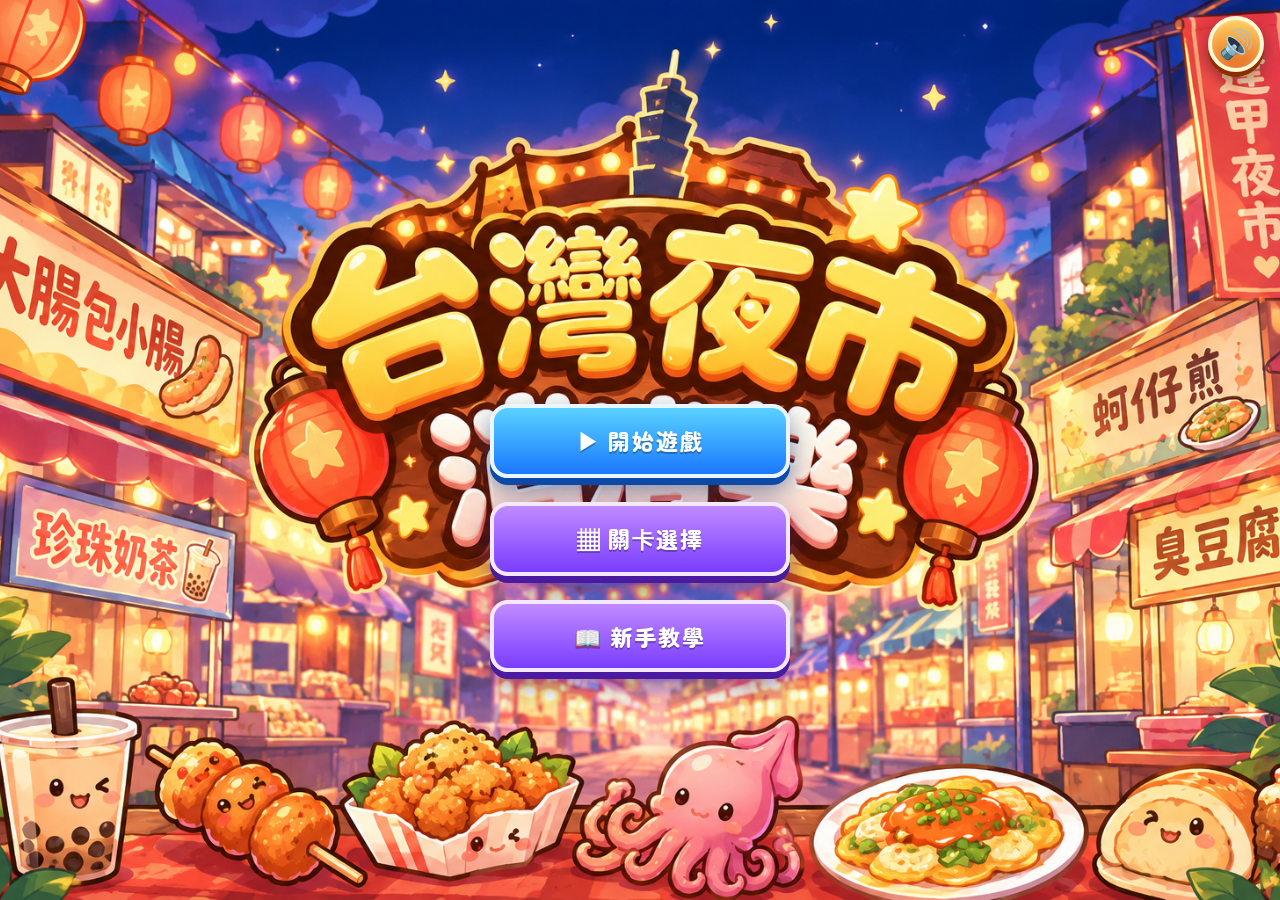
==== index.html @ cc13428a "Add BGM toggle and tutorial updates" ====
<!DOCTYPE html>
<html lang="zh-TW">

<head>
    <meta charset="UTF-8">
    <meta name="viewport" content="width=device-width, initial-scale=1.0">
    <title>台灣夜市消消樂</title>
    <!-- 引入可愛氣球胖胖字體：英數 Fredoka + 中文 Zen Maru Gothic 圓體 -->
    <link rel="preconnect" href="https://fonts.googleapis.com">
    <link rel="preconnect" href="https://fonts.gstatic.com" crossorigin>
    <link
        href="https://fonts.googleapis.com/css2?family=Fredoka:wght@700;900&family=Zen+Maru+Gothic:wght@700;900&display=swap"
        rel="stylesheet">
    <style>
        :root {
            --font-balloon: 'Fredoka', 'Zen Maru Gothic', 'Yuanti TC', '蘋方-繁', 'Microsoft JhengHei', cursive, sans-serif;
        }

        /* ========== 共用版面 ========== */
        * {
            box-sizing: border-box;
        }

        body {
            background-color: #12081c;
            color: #fff;
            font-family: var(--font-balloon);
            display: flex;
            flex-direction: column;
            align-items: center;
            justify-content: center;
            min-height: 100vh;
            margin: 0;
            overflow-x: hidden;
            background-image:
                radial-gradient(ellipse at 20% 10%, rgba(255, 80, 50, 0.35), transparent 50%),
                radial-gradient(ellipse at 80% 20%, rgba(255, 200, 40, 0.25), transparent 45%),
                radial-gradient(ellipse at 50% 100%, rgba(80, 40, 160, 0.45), transparent 55%),
                linear-gradient(#1a0a28, #0b0614 70%);
        }

        /* 畫面切換：一次只顯示一個畫面 */
        .screen {
            display: none;
            width: 100%;
            max-width: 640px;
            padding: 24px 16px;
            flex-direction: column;
            align-items: center;
            text-align: center;
            position: relative;
            z-index: 1;
        }

        .screen.active {
            display: flex;
        }

        /* 遊戲首頁 */
        #home-screen {
            max-width: none;
            width: 100%;
            min-height: 100vh;
            padding: 0 16px 24vh;
            justify-content: flex-end;
            background-image: url('assets/images/bg-home.png');
            background-size: cover;
            background-position: center;
            background-repeat: no-repeat;
        }

        #bgm-toggle {
            position: absolute;
            top: max(16px, env(safe-area-inset-top));
            right: max(16px, env(safe-area-inset-right));
            z-index: 5;
            display: inline-flex;
            align-items: center;
            justify-content: center;
            width: 56px;
            height: 56px;
            padding: 0;
            font-family: var(--font-balloon);
            font-size: 28px;
            line-height: 1;
            color: #fff8d0;
            background: linear-gradient(#ffcf5a, #e86b20);
            border: 4px solid #fff8d0;
            border-radius: 50%;
            cursor: pointer;
            box-shadow: 0 5px 0 #8a2e00, 0 8px 18px rgba(0, 0, 0, 0.45), inset 0 0 10px rgba(255, 255, 255, 0.25);
            transition: transform 0.12s ease, filter 0.12s ease;
        }

        #bgm-toggle:hover,
        #bgm-toggle:focus-visible {
            transform: scale(1.06);
            filter: brightness(1.08);
        }

        #bgm-toggle:active {
            transform: translateY(3px);
            box-shadow: 0 2px 0 #8a2e00, 0 5px 12px rgba(0, 0, 0, 0.4), inset 0 0 10px rgba(255, 255, 255, 0.25);
        }

        @media (max-width: 420px) {
            #bgm-toggle {
                top: max(12px, env(safe-area-inset-top));
                right: max(12px, env(safe-area-inset-right));
                width: 52px;
                height: 52px;
                font-size: 25px;
            }
        }

        /* 遊戲核心頁：背景會根據關卡的 bg 動態改變 */
        #game-screen {
            max-width: none;
            width: 100%;
            min-height: 100vh;
            background-size: cover;
            background-position: center;
            background-repeat: no-repeat;
            transition: background-image 0.3s ease;
        }

        /* ========== 標題與按鈕 ========== */
        .home-title {
            font-family: var(--font-balloon);
            font-size: clamp(30px, 6.5vw, 44px);
            font-weight: 900;
            margin: 8px 0 6px;
            color: #fff8d0;
            letter-spacing: 2px;
            -webkit-text-stroke: 4px #5c2000;
            paint-order: stroke fill;
            text-shadow: 0 4px 0 #3a1000, 0 0 18px #ff5a3c, 0 0 28px #ffc83c;
        }

        .home-subtitle {
            margin: 0 0 24px;
            font-size: 16px;
            color: #ffe7a8;
        }

        .btn {
            display: block;
            width: min(300px, 82vw);
            margin: 12px auto;
            padding: 16px 22px;
            font-family: var(--font-balloon);
            font-size: 22px;
            font-weight: 900;
            letter-spacing: 2px;
            color: #fff;
            background: linear-gradient(#ffd76a, #ff9a2e);
            border: 4px solid #fff;
            border-radius: 18px;
            cursor: pointer;
            text-shadow: 0 2px 0 rgba(0, 0, 0, 0.28);
            box-shadow: 0 6px 0 #b86a12, 0 10px 22px rgba(0, 0, 0, 0.4);
            transition: transform 0.12s ease, filter 0.12s ease;
        }

        .btn:hover {
            transform: scale(1.05) translateY(-1px);
            filter: brightness(1.08);
        }

        .btn-secondary {
            background: linear-gradient(#b48aff, #6a3dff);
            color: #fff;
            border-color: #f0e4ff;
            box-shadow: 0 6px 0 #3d1a9a, 0 10px 22px rgba(0, 0, 0, 0.4);
        }

        #home-screen #btn-start {
            background: linear-gradient(#5ad2ff, #1a78ff);
            border-color: #e8f7ff;
            box-shadow: 0 7px 0 #0d4aa8, 0 12px 26px rgba(10, 40, 120, 0.55);
        }

        #home-screen #btn-levels,
        #home-screen #btn-howto {
            background: linear-gradient(#c08bff, #7a3dff);
            border-color: #f4e8ff;
            box-shadow: 0 7px 0 #4a1aa0, 0 12px 26px rgba(60, 20, 120, 0.55);
        }

        .btn-ghost {
            background: linear-gradient(#ffe27a, #ffb03a);
            color: #3a1200;
            border: 4px solid #fff8d0;
            box-shadow: 0 5px 0 #b86a12, 0 8px 18px rgba(0, 0, 0, 0.35);
            width: auto;
            min-width: 160px;
            margin-top: 18px;
            text-shadow: none;
        }

        .btn:disabled,
        .level-card.locked {
            cursor: not-allowed;
            filter: grayscale(0.6);
            opacity: 0.7;
            transform: none;
        }

        /* ========== 關卡卡片 ========== */
        .level-list {
            width: 100%;
            max-width: 360px;
            display: flex;
            flex-direction: column;
            gap: 12px;
            margin: 12px 0 8px;
        }

        .level-card {
            text-align: left;
            padding: 14px 16px;
            border-radius: 12px;
            border: 2px solid #ffd76a;
            background: rgba(30, 10, 20, 0.75);
            color: #fff;
            cursor: pointer;
        }

        .level-card strong {
            display: block;
            font-size: 18px;
            color: #ffd76a;
        }

        .level-card small {
            color: #ccc;
        }

        /* ========== 遊戲畫面與棋盤樣式 ========== */
        #game-screen::before {
            content: "";
            position: absolute;
            inset: 0;
            background: rgba(10, 4, 18, 0.38);
            pointer-events: none;
            z-index: 0;
        }

        #game-screen>* {
            position: relative;
            z-index: 1;
        }

        .game-title {
            font-family: var(--font-balloon);
            font-size: clamp(26px, 5vw, 40px);
            font-weight: 900;
            margin: 4px 0 14px;
            padding: 10px 28px;
            color: #fff8c8;
            letter-spacing: 2px;
            -webkit-text-stroke: 4px #5c2000;
            paint-order: stroke fill;
            text-shadow: 0 4px 0 #3a1000, 0 0 16px rgba(255, 200, 60, 0.7);
            background: linear-gradient(#ffb347, #ff6a2a 55%, #e84a1a);
            border: 4px solid #fff3c2;
            border-radius: 22px;
            box-shadow: 0 6px 0 #8a2e00, 0 0 22px rgba(255, 140, 40, 0.55);
        }

        #hud {
            display: flex;
            flex-wrap: wrap;
            justify-content: center;
            gap: 10px;
            margin: 0 0 16px;
            width: 100%;
            max-width: 800px;
        }

        #score-board,
        .hud-chip {
            display: inline-flex;
            align-items: center;
            gap: 8px;
            font-family: var(--font-balloon);
            font-size: 18px;
            font-weight: 900;
            color: #ffe27a;
            margin: 0;
            padding: 8px 18px;
            background: rgba(18, 8, 16, 0.88);
            border: 4px solid #ffd76a;
            border-radius: 999px;
            box-shadow: 0 0 0 3px #7a3a00, 0 6px 16px rgba(0, 0, 0, 0.45), inset 0 0 12px rgba(255, 210, 80, 0.18);
        }

        #score-board #score,
        .hud-chip span {
            color: #fff8d0;
            min-width: 2ch;
        }

        #result-overlay {
            display: none;
            position: fixed;
            inset: 0;
            z-index: 80;
            align-items: center;
            justify-content: center;
            padding: 24px 16px;
            background: rgba(10, 4, 18, 0.72);
        }

        #result-overlay.show {
            display: flex;
        }

        .result-card {
            width: min(420px, 92vw);
            padding: 28px 22px 22px;
            text-align: center;
            background: linear-gradient(#3a2218, #1a0e12);
            border: 4px solid #ffd76a;
            border-radius: 20px;
            box-shadow: 0 0 0 4px #8a3a00, 0 12px 32px rgba(0, 0, 0, 0.55);
        }

        .result-card h2 {
            margin: 0 0 8px;
            font-size: 30px;
            color: #fff8d0;
            -webkit-text-stroke: 3px #5c2000;
            paint-order: stroke fill;
        }

        .result-card p {
            margin: 0 0 18px;
            color: #ffe7a8;
            font-size: 16px;
            line-height: 1.5;
        }

        .result-card .btn {
            width: 100%;
            box-sizing: border-box;
        }

        .result-card .btn-retry {
            background: linear-gradient(#ff5a5f, #c62828);
            border-color: #ffe8e8;
            box-shadow: 0 6px 0 #8e1b1b, 0 10px 22px rgba(110, 10, 10, 0.45);
        }

        #board-wrap {
            position: relative;
            width: 520px;
            max-width: 92vw;
            aspect-ratio: 1 / 1;
            padding: 12px;
            background: linear-gradient(#3a2218, #1a0e12);
            border: 6px solid #ffd76a;
            border-radius: 20px;
            box-shadow:
                0 0 0 4px #8a3a00,
                0 10px 28px rgba(0, 0, 0, 0.55),
                0 0 24px rgba(255, 180, 40, 0.35);
        }

        #board {
            width: 100%;
            height: 100%;
            display: grid;
            grid-template-columns: repeat(8, 1fr);
            grid-template-rows: repeat(8, 1fr);
            gap: 4px;
            background-color: #241418;
            padding: 8px;
            border-radius: 12px;
            border: 3px solid #c48a3a;
            box-shadow: inset 0 0 16px rgba(0, 0, 0, 0.55);
        }

        #board.busy .tile {
            pointer-events: none;
            cursor: default;
        }

        .tile {
            width: 100%;
            height: 100%;
            border-radius: 8px;
            cursor: pointer;
            display: flex;
            align-items: center;
            justify-content: center;
            background-color: #2a2a2a;
            user-select: none;
            touch-action: none;
            transition: transform 0.1s ease;
            overflow: hidden;
            position: relative;
        }

        /* The tile elements stay in their grid cells while their contents slide
           across them. --swap-x/y are measured from the actual cell positions,
           so this also follows responsive board sizing and grid gaps. */
        .tile.swapping {
            z-index: 10;
            overflow: visible;
            will-change: transform;
            transition: transform 205ms cubic-bezier(0.22, 0.82, 0.3, 1.12);
            transform: translate(var(--swap-x, 0px), var(--swap-y, 0px));
        }

        .tile.swapping.swap-back {
            transition-duration: 180ms;
            transition-timing-function: cubic-bezier(0.38, 0, 0.58, 1);
            transform: translate(0, 0);
        }

        .tile img {
            width: 90%;
            height: 90%;
            object-fit: contain;
            pointer-events: none;
        }

        .tile.matching {
            z-index: 3;
            overflow: visible;
            animation: tileMatch 380ms ease-in forwards;
            transition: none;
            pointer-events: none;
        }

        .tile.matching img {
            animation: tileGlow 380ms ease-in forwards;
        }

        @keyframes tileMatch {
            0% {
                transform: scale(1) rotate(0deg);
                opacity: 1;
            }

            22% {
                transform: scale(1.2) rotate(-8deg);
                opacity: 1;
            }

            100% {
                transform: scale(0) rotate(18deg);
                opacity: 0;
            }
        }

        @keyframes tileGlow {
            0% {
                filter: brightness(1) drop-shadow(0 0 0 transparent);
            }

            28% {
                filter: brightness(2.1) drop-shadow(0 0 10px #fff6b0) drop-shadow(0 0 18px #ffcc44);
            }

            100% {
                filter: brightness(1.6) drop-shadow(0 0 4px #fff);
            }
        }

        .tile.tile-drop {
            animation: tileDrop 450ms cubic-bezier(0.25, 0.82, 0.32, 1) both;
            transition: none;
            z-index: 2;
        }

        .tile.tile-drop-new {
            animation: tileDropBounce 520ms cubic-bezier(0.22, 0.9, 0.32, 1.18) both;
            transition: none;
            z-index: 2;
        }

        @keyframes tileDrop {
            from {
                transform: translateY(var(--drop-from, -48px));
            }

            to {
                transform: translateY(0);
            }
        }

        @keyframes tileDropBounce {
            0% {
                transform: translateY(var(--drop-from, -80px));
                opacity: 0.88;
            }

            72% {
                transform: translateY(5px);
                opacity: 1;
            }

            86% {
                transform: translateY(-6px);
            }

            100% {
                transform: translateY(0);
            }
        }

        /* 關卡開場專用掉落動畫 */
        .tile.level-entry {
            animation: tileLevelEntry 480ms cubic-bezier(0.22, 0.88, 0.32, 1.12) both;
            transition: none;
            z-index: 2;
        }

        @keyframes tileLevelEntry {
            0% {
                transform: translateY(var(--entry-from, -320px)) scale(0.92);
                opacity: 0.15;
            }

            68% {
                transform: translateY(5px) scale(1.03);
                opacity: 1;
            }

            84% {
                transform: translateY(-3px) scale(0.99);
                opacity: 1;
            }

            100% {
                transform: translateY(0) scale(1);
                opacity: 1;
            }
        }

        #fx-layer {
            position: absolute;
            inset: 0;
            pointer-events: none;
            overflow: visible;
            z-index: 25;
        }

        .fx-particle {
            position: absolute;
            left: 0;
            top: 0;
            font-size: 12px;
            line-height: 1;
            will-change: transform, opacity;
            animation: particleFly 620ms ease-out forwards;
        }

        .fx-particle.dot {
            width: 7px;
            height: 7px;
            border-radius: 50%;
            background: #ffe27a;
            box-shadow: 0 0 6px #ffd76a;
        }

        .fx-particle.star {
            font-size: 14px;
            text-shadow: 0 0 6px #fff;
        }

        .fx-particle.spark {
            width: 10px;
            height: 2px;
            border-radius: 2px;
            background: #fff8d0;
            box-shadow: 0 0 8px #fff;
        }

        @keyframes particleFly {
            0% {
                opacity: 1;
                transform: translate(-50%, -50%) translate(0, 0) scale(1);
            }

            100% {
                opacity: 0;
                transform: translate(-50%, -50%) translate(var(--px), var(--py)) scale(0.4);
            }
        }

        .fx-score-pop {
            position: absolute;
            left: 50%;
            top: 16%;
            transform: translate(-50%, 0) scale(1);
            font-family: var(--font-balloon);
            font-size: 38px;
            font-weight: 900;
            color: #fff066;
            -webkit-text-stroke: 4px #5c2000;
            paint-order: stroke fill;
            text-shadow: 0 4px 0 #3a1000, 0 6px 10px rgba(0, 0, 0, 0.6);
            animation: scorePop 650ms cubic-bezier(0.18, 0.89, 0.32, 1.25) forwards;
            white-space: nowrap;
            z-index: 15;
            pointer-events: none;
            user-select: none;
        }

        @keyframes scorePop {
            0% {
                opacity: 0;
                transform: translate(-50%, 15px) scale(0.4, 0.4);
            }

            28% {
                opacity: 1;
                transform: translate(-50%, 0) scale(1.35, 0.8);
            }

            50% {
                transform: translate(-50%, -10px) scale(0.9, 1.2);
            }

            75% {
                opacity: 1;
                transform: translate(-50%, -20px) scale(1.05, 0.95);
            }

            100% {
                opacity: 0;
                transform: translate(-50%, -40px) scale(0.85, 1.05);
            }
        }

        .fx-float-word {
            position: absolute;
            font-family: var(--font-balloon);
            font-size: 28px;
            font-weight: 900;
            color: #ffffff;
            -webkit-text-stroke: 3.5px #7a1500;
            paint-order: stroke fill;
            text-shadow: 0 3px 0 #420800, 0 4px 8px rgba(0, 0, 0, 0.6);
            pointer-events: none;
            will-change: transform, opacity;
            animation: floatWordUp 620ms cubic-bezier(0.18, 0.89, 0.32, 1.28) forwards;
            white-space: nowrap;
            z-index: 30;
            user-select: none;
        }

        @keyframes floatWordUp {
            0% {
                opacity: 0;
                transform: translate(-50%, -10%) scale(0.3) rotate(-8deg);
            }

            25% {
                opacity: 1;
                transform: translate(-50%, -65%) scale(1.4, 0.75) rotate(4deg);
            }

            50% {
                opacity: 1;
                transform: translate(-50%, -115%) scale(0.85, 1.25) rotate(-2deg);
            }

            75% {
                opacity: 0.95;
                transform: translate(-50%, -155%) scale(1.05, 0.95) rotate(1deg);
            }

            100% {
                opacity: 0;
                transform: translate(-50%, -195%) scale(0.85, 1.1) rotate(0deg);
            }
        }

        .shake-sm {
            animation: boardShakeSm 160ms ease-in-out;
        }

        .shake-md {
            animation: boardShakeMd 220ms ease-in-out;
        }

        .shake-lg {
            animation: boardShakeLg 300ms ease-in-out;
        }

        @keyframes boardShakeSm {
            0% {
                transform: translate(0, 0);
            }

            25% {
                transform: translate(-2px, 1.5px);
            }

            50% {
                transform: translate(2px, -2px);
            }

            75% {
                transform: translate(-1.5px, -1px);
            }

            100% {
                transform: translate(0, 0);
            }
        }

        @keyframes boardShakeMd {
            0% {
                transform: translate(0, 0);
            }

            20% {
                transform: translate(-4px, 3px) scale(1.01);
            }

            40% {
                transform: translate(4px, -3px) scale(0.995);
            }

            60% {
                transform: translate(-3px, 2px) scale(1.005);
            }

            80% {
                transform: translate(2px, -1px);
            }

            100% {
                transform: translate(0, 0) scale(1);
            }
        }

        @keyframes boardShakeLg {
            0% {
                transform: translate(0, 0) rotate(0deg) scale(1);
            }

            15% {
                transform: translate(-10px, 6px) rotate(-2deg) scale(1.04);
            }

            35% {
                transform: translate(10px, -6px) rotate(2deg) scale(0.96);
            }

            55% {
                transform: translate(-7px, 4px) rotate(-1deg) scale(1.02);
            }

            75% {
                transform: translate(5px, -3px) rotate(1deg);
            }

            100% {
                transform: translate(0, 0) rotate(0deg) scale(1);
            }
        }

        #combo-banner {
            position: absolute;
            left: 50%;
            top: 32%;
            transform: translate(-50%, -50%) scale(0.3);
            pointer-events: none;
            z-index: 40;
            font-family: var(--font-balloon);
            font-weight: 900;
            letter-spacing: 3px;
            white-space: pre;
            text-align: center;
            line-height: 1.18;
            opacity: 0;
            user-select: none;
            paint-order: stroke fill;
        }

        #combo-banner.show {
            animation: comboPopIn 620ms cubic-bezier(0.175, 0.885, 0.32, 1.35) forwards;
        }

        @keyframes comboPopIn {
            0% {
                opacity: 0;
                transform: translate(-50%, -50%) scale(0.2, 0.2) rotate(-6deg);
            }

            28% {
                opacity: 1;
                transform: translate(-50%, -50%) scale(1.4, 0.76) rotate(2deg);
            }

            50% {
                opacity: 1;
                transform: translate(-50%, -50%) scale(0.88, 1.24) rotate(-1deg);
            }

            70% {
                opacity: 1;
                transform: translate(-50%, -50%) scale(1.06, 0.96) rotate(1deg);
            }

            85% {
                opacity: 1;
                transform: translate(-50%, -50%) scale(1, 1) rotate(0deg);
            }

            100% {
                opacity: 0;
                transform: translate(-50%, -75%) scale(0.92, 1.05) rotate(0deg);
            }
        }

        #combo-banner.combo-1 {
            font-size: 38px;
            color: #ffe642;
            -webkit-text-stroke: 5px #4a1c00;
            text-shadow: 0 4px 0 #2b0e00, 0 8px 14px rgba(0, 0, 0, 0.7);
        }

        #combo-banner.combo-2 {
            font-size: 40px;
            color: #ff9800;
            -webkit-text-stroke: 5px #421200;
            text-shadow: 0 4px 0 #260700, 0 8px 16px rgba(255, 120, 0, 0.4), 0 10px 18px rgba(0, 0, 0, 0.8);
        }

        #combo-banner.combo-3 {
            font-size: 44px;
            color: #ff4081;
            -webkit-text-stroke: 5px #4a0022;
            text-shadow: 0 4px 0 #2b0013, 0 8px 18px rgba(255, 30, 100, 0.5), 0 10px 20px rgba(0, 0, 0, 0.85);
        }

        #combo-banner.combo-4 {
            font-size: 48px;
            color: #ffeb3b;
            -webkit-text-stroke: 6px #280345;
            text-shadow: 0 4px 0 #140024, 0 0 16px rgba(255, 235, 59, 0.8), 0 8px 24px rgba(170, 0, 255, 0.7), 0 12px 24px rgba(0, 0, 0, 0.9);
        }
    </style>
</head>

<body>

    <audio id="bgm-player" loop></audio>

    <!-- ===== 畫面 1：遊戲首頁 ===== -->
    <section id="home-screen" class="screen active" aria-label="遊戲首頁">
        <button id="bgm-toggle" type="button" aria-label="關閉背景音樂" aria-pressed="true" title="關閉背景音樂">🔊</button>
        <button class="btn" type="button" id="btn-start">▶ 開始遊戲</button>
        <button class="btn btn-secondary" type="button" id="btn-levels">▦ 關卡選擇</button>
        <button class="btn btn-secondary" type="button" id="btn-howto">📖 新手教學</button>
    </section>

    <!-- ===== 畫面 2：關卡選擇 ===== -->
    <section id="level-screen" class="screen" aria-label="關卡選擇">
        <h1 class="home-title">關卡選擇</h1>
        <p class="home-subtitle">準備好橫掃全台夜市了嗎！</p>
        <div class="level-list" id="level-list"></div>
        <button class="btn btn-ghost" type="button" data-go-home>返回首頁</button>
    </section>

    <!-- ===== 畫面 3：遊戲主畫面 ===== -->
    <section id="game-screen" class="screen" aria-label="遊戲畫面">
        <h1 class="game-title" id="game-title">逢甲夜市消消樂</h1>
        <div id="hud">
            <div class="hud-chip">📍 <span id="level-label">第 1 關</span></div>
            <div id="score-board">🏆 分數：<span id="score">0</span></div>
            <div class="hud-chip">🎯 目標：<span id="goal-score">0</span></div>
            <div class="hud-chip">👣 步數：<span id="moves-left">0</span></div>
        </div>
        <div id="board-wrap">
            <div id="board"></div>
            <div id="fx-layer" aria-hidden="true"></div>
            <div id="combo-banner" aria-hidden="true"></div>
        </div>
        <button class="btn btn-ghost" type="button" id="btn-back-home">返回首頁</button>
        <div id="result-overlay" aria-hidden="true">
            <div class="result-card">
                <h2 id="result-title">通關成功</h2>
                <p id="result-desc"></p>
                <button class="btn btn-next" type="button" id="btn-next-level">下一關</button>
                <button class="btn btn-retry" type="button" id="btn-retry">再試一次</button>
                <button class="btn btn-secondary" type="button" id="btn-to-levels">關卡選擇</button>
            </div>
        </div>
    </section>

    <script>
        const bgmPlayer = document.getElementById('bgm-player');
        const bgmToggle = document.getElementById('bgm-toggle');
        const MAIN_BGM = 'assets/audio/Midnight_Market_Rush.mp3';
        let bgmEnabled = true;

        function updateBgmToggle() {
            if (!bgmToggle) return;
            bgmToggle.textContent = bgmEnabled ? '🔊' : '🔇';
            bgmToggle.setAttribute('aria-label', bgmEnabled ? '關閉背景音樂' : '開啟背景音樂');
            bgmToggle.setAttribute('aria-pressed', String(bgmEnabled));
            bgmToggle.title = bgmEnabled ? '關閉背景音樂' : '開啟背景音樂';
        }

        function playBgm(bgmSrc) {
            if (!bgmEnabled || !bgmPlayer || !bgmSrc) return;
            if (bgmPlayer.src !== new URL(bgmSrc, window.location.href).href) {
                bgmPlayer.src = bgmSrc;
            }
            bgmPlayer.play().catch(function (err) {
                console.log('Autoplay blocked:', err);
            });
        }

        function stopBgm() {
            if (bgmPlayer) {
                bgmPlayer.pause();
                bgmPlayer.currentTime = 0;
            }
        }

        bgmToggle.addEventListener('click', function () {
            bgmEnabled = !bgmEnabled;
            if (bgmEnabled) {
                const activeScreen = document.querySelector('.screen.active');
                const activeLevel = activeScreen && activeScreen.id === 'game-screen'
                    ? getLevelConfig(currentLevelId)
                    : null;
                playBgm(activeLevel ? activeLevel.bgm : MAIN_BGM);
            } else {
                stopBgm();
            }
            updateBgmToggle();
        });
        updateBgmToggle();

        function showScreen(screenId) {
            document.querySelectorAll('.screen').forEach(function (el) {
                el.classList.remove('active');
            });
            document.getElementById(screenId).classList.add('active');
        }

        function goHome() {
            entryAnimationToken++;
            playBgm(MAIN_BGM);
            hideResultOverlay();
            showScreen('home-screen');
        }

        function startGame(levelId) {
            if (typeof levelId !== 'number') {
                levelId = getContinueLevelId();
            }
            beginLevel(levelId);
        }

        document.getElementById('btn-start').addEventListener('click', function () {
            startGame(1);
        });
        document.getElementById('btn-levels').addEventListener('click', function () {
            playBgm(MAIN_BGM);
            renderLevelList();
            showScreen('level-screen');
        });
        document.getElementById('btn-howto').addEventListener('click', function () {
            stopBgm();
            window.location.href = 'tutorial.html';
        });
        document.getElementById('btn-back-home').addEventListener('click', goHome);
        document.querySelectorAll('[data-go-home]').forEach(function (btn) {
            btn.addEventListener('click', goHome);
        });
        document.getElementById('btn-retry').addEventListener('click', function () {
            beginLevel(currentLevelId);
        });
        document.getElementById('btn-next-level').addEventListener('click', function () {
            beginLevel(Math.min(LEVELS.length, currentLevelId + 1));
        });
        document.getElementById('btn-to-levels').addEventListener('click', function () {
            playBgm(MAIN_BGM);
            hideResultOverlay();
            renderLevelList();
            showScreen('level-screen');
        });

        const BOARD_SIZE = 8;
        const CANDY_TYPES = [
            { name: '珍奶', img: 'assets/images/item-boba.png' },
            { name: '地瓜球', img: 'assets/images/item-sweetpotato.png' },
            { name: '臭豆腐', img: 'assets/images/item-tofu.png' },
            { name: '雞排', img: 'assets/images/item-chicken.png' },
            { name: '蚵仔煎', img: 'assets/images/item-oyster.png' }
        ];

        const boardElement = document.getElementById('board');
        const scoreElement = document.getElementById('score');
        const boardWrap = document.getElementById('board-wrap');
        const fxLayer = document.getElementById('fx-layer');
        const comboBanner = document.getElementById('combo-banner');
        const gameTitleEl = document.getElementById('game-title');
        const levelLabelEl = document.getElementById('level-label');
        const goalScoreEl = document.getElementById('goal-score');
        const movesLeftEl = document.getElementById('moves-left');
        const resultOverlay = document.getElementById('result-overlay');
        const resultTitle = document.getElementById('result-title');
        const resultDesc = document.getElementById('result-desc');
        const btnNextLevel = document.getElementById('btn-next-level');
        const levelListEl = document.getElementById('level-list');
        const gameScreenEl = document.getElementById('game-screen');

        const MATCH_ANIM_MS = 380;
        const DROP_ANIM_MS = 450;
        const NEW_DROP_ANIM_MS = 520;
        const SWAP_ANIM_MS = 205;
        const SWAP_BACK_ANIM_MS = 180;
        const LEVEL_ENTRY_ANIM_MS = 480;
        const CLEARED_STORAGE_KEY = 'nightmarket-cleared-levels';
        let entryAnimationToken = 0;

        // ===== 最新關卡設定 =====
        const LEVELS = [
            { id: 1, name: '逢甲夜市', title: '逢甲夜市消消樂', goal: 400, moves: 20, bg: 'assets/images/bg-fengjia.png', bgm: MAIN_BGM },
            { id: 2, name: '饒河夜市', title: '饒河夜市消消樂', goal: 700, moves: 18, bg: 'assets/images/bg-raohe.png', bgm: MAIN_BGM },
            { id: 3, name: '東大門夜市', title: '東大門夜市消消樂', goal: 1000, moves: 16, bg: 'assets/images/bg-dongdamen.png', bgm: MAIN_BGM },
            { id: 4, name: '花園夜市', title: '花園夜市消消樂', goal: 1400, moves: 14, bg: 'assets/images/bg-huayuan.png', bgm: MAIN_BGM },
            { id: 5, name: '武聖夜市', title: '武聖夜市消消樂', goal: 2000, moves: 12, bg: 'assets/images/bg-wusheng.png', bgm: 'assets/audio/grim_pursuit.mp3' }
        ];

        let board = [];
        let touchStartX = 0;
        let touchStartY = 0;
        let touchStartTile = null;
        let score = 0;
        let isBusy = false;
        let currentLevelId = 1;
        let movesLeft = 20;
        let levelOver = false;

        function getClearedCount() {
            const raw = parseInt(localStorage.getItem(CLEARED_STORAGE_KEY), 10);
            if (isNaN(raw) || raw < 0) return 0;
            return Math.min(LEVELS.length, raw);
        }

        function setClearedCount(count) {
            localStorage.setItem(CLEARED_STORAGE_KEY, String(Math.max(getClearedCount(), count)));
        }

        function isLevelUnlocked(levelId) {
            return levelId <= getClearedCount() + 1;
        }

        function getContinueLevelId() {
            const cleared = getClearedCount();
            return Math.min(LEVELS.length, cleared + 1);
        }

        function getLevelConfig(levelId) {
            return LEVELS.find(function (lv) { return lv.id === levelId; }) || LEVELS[0];
        }

        function updateHud() {
            const lv = getLevelConfig(currentLevelId);
            if (gameTitleEl) gameTitleEl.textContent = lv.title;
            if (levelLabelEl) levelLabelEl.textContent = '第 ' + lv.id + ' 關';
            if (scoreElement) scoreElement.innerText = score;
            if (goalScoreEl) goalScoreEl.innerText = lv.goal;
            if (movesLeftEl) movesLeftEl.innerText = movesLeft;
            // 動態更換遊戲背景圖
            if (gameScreenEl) gameScreenEl.style.backgroundImage = "url('" + lv.bg + "')";
        }

        function renderLevelList() {
            if (!levelListEl) return;
            levelListEl.innerHTML = '';
            LEVELS.forEach(function (lv) {
                const unlocked = isLevelUnlocked(lv.id);
                const cleared = getClearedCount() >= lv.id;
                const btn = document.createElement('button');
                btn.className = 'level-card' + (unlocked ? '' : ' locked');
                btn.type = 'button';
                btn.disabled = !unlocked;
                btn.innerHTML =
                    '<strong>第 ' + lv.id + ' 關：' + lv.name + '</strong>' +
                    '<small>' +
                    (unlocked
                        ? (cleared ? '已通關 目標 ' + lv.goal + ' 步數 ' + lv.moves : '已解鎖，點擊開始 目標 ' + lv.goal + ' 步數 ' + lv.moves)
                        : '尚未解鎖') +
                    '</small>';
                if (unlocked) {
                    btn.addEventListener('click', function () {
                        beginLevel(lv.id);
                    });
                }
                levelListEl.appendChild(btn);
            });
        }

        function hideResultOverlay() {
            if (!resultOverlay) return;
            resultOverlay.classList.remove('show');
            resultOverlay.setAttribute('aria-hidden', 'true');
        }

        function showResultOverlay(won) {
            const lv = getLevelConfig(currentLevelId);
            resultOverlay.classList.add('show');
            resultOverlay.setAttribute('aria-hidden', 'false');
            if (won) {
                resultTitle.textContent = currentLevelId >= LEVELS.length ? '夜市全制霸！' : '通關成功！';
                resultDesc.textContent = currentLevelId >= LEVELS.length
                    ? ('你在「' + lv.name + '」拿到 ' + score + ' 分，五關全部闖關完成！')
                    : ('你在「' + lv.name + '」拿到 ' + score + ' 分，下一關已解鎖！');
                btnNextLevel.style.display = currentLevelId >= LEVELS.length ? 'none' : 'block';
            } else {
                resultTitle.textContent = '步數用盡';
                resultDesc.textContent = '目標 ' + lv.goal + ' 分，目前 ' + score + ' 分。再試一次挑戰「' + lv.name + '」吧！';
                btnNextLevel.style.display = 'none';
            }
        }

        async function beginLevel(levelId) {
            if (!isLevelUnlocked(levelId)) {
                renderLevelList();
                showScreen('level-screen');
                return;
            }
            const lv = getLevelConfig(levelId);
            currentLevelId = lv.id;
            score = 0;
            movesLeft = lv.moves;
            levelOver = false;
            touchStartTile = null;
            isBusy = false;
            hideResultOverlay();
            updateHud();
            playBgm(lv.bgm);
            if (fxLayer) fxLayer.innerHTML = '';
            if (comboBanner) {
                comboBanner.className = '';
                comboBanner.textContent = '';
            }
            initBoard();
            showScreen('game-screen');
            await playLevelEntryAnimation();
        }

        function getBaseClearScore(count) {
            if (count >= 8) return 180;
            if (count === 7) return 140;
            if (count === 6) return 110;
            if (count === 5) return 80;
            if (count === 4) return 50;
            if (count === 3) return 30;
            return 0;
        }

        function getComboMultiplier(combo) {
            if (combo >= 7) return 4;
            if (combo === 6) return 3.5;
            if (combo === 5) return 3;
            if (combo === 4) return 2.5;
            if (combo === 3) return 2;
            if (combo === 2) return 1.5;
            return 1;
        }

        function getComboBonus(combo) {
            if (combo >= 7) return 100;
            if (combo === 6) return 80;
            if (combo === 5) return 60;
            if (combo === 4) return 40;
            if (combo === 3) return 20;
            if (combo === 2) return 10;
            return 0;
        }

        function calcClearScore(matchCount, combo) {
            return Math.round(getBaseClearScore(matchCount) * getComboMultiplier(combo) + getComboBonus(combo));
        }

        function finishMove() {
            if (levelOver) return;
            movesLeft = Math.max(0, movesLeft - 1);
            updateHud();
            const goal = getLevelConfig(currentLevelId).goal;
            if (score >= goal) {
                levelOver = true;
                setClearedCount(currentLevelId);
                showResultOverlay(true);
            } else if (movesLeft <= 0) {
                levelOver = true;
                showResultOverlay(false);
            }
        }

        renderLevelList();

        function initBoard() {
            isBusy = false;
            boardElement.classList.remove('busy', 'shake-sm', 'shake-md', 'shake-lg');
            for (let r = 0; r < BOARD_SIZE; r++) {
                board[r] = [];
                for (let c = 0; c < BOARD_SIZE; c++) {
                    let randomType;
                    do {
                        randomType = Math.floor(Math.random() * CANDY_TYPES.length);
                    } while (
                        (c >= 2 && board[r][c - 1] === randomType && board[r][c - 2] === randomType) ||
                        (r >= 2 && board[r - 1][c] === randomType && board[r - 2][c] === randomType)
                    );
                    board[r][c] = randomType;
                }
            }
            renderBoard();
        }

        function renderBoard() {
            boardElement.innerHTML = '';
            for (let r = 0; r < BOARD_SIZE; r++) {
                for (let c = 0; c < BOARD_SIZE; c++) {
                    const tile = document.createElement('div');
                    tile.classList.add('tile');

                    const typeIndex = board[r][c];
                    if (typeIndex !== null) {
                        const type = CANDY_TYPES[typeIndex];
                        const img = document.createElement('img');
                        img.src = type.img;
                        img.alt = type.name;
                        tile.appendChild(img);
                    } else {
                        tile.style.backgroundColor = 'transparent';
                    }

                    tile.dataset.row = r;
                    tile.dataset.col = c;

                    tile.addEventListener('pointerdown', onPointerDown);
                    tile.addEventListener('pointerup', onPointerUp);
                    boardElement.appendChild(tile);
                }
            }
        }

        function onPointerDown(e) {
            if (isBusy || levelOver) return;
            touchStartX = e.clientX;
            touchStartY = e.clientY;
            touchStartTile = {
                r: parseInt(e.currentTarget.dataset.row),
                c: parseInt(e.currentTarget.dataset.col)
            };
            e.currentTarget.setPointerCapture(e.pointerId);
        }

        function onPointerUp(e) {
            if (isBusy || levelOver || !touchStartTile) return;

            const dx = e.clientX - touchStartX;
            const dy = e.clientY - touchStartY;
            const distance = Math.max(Math.abs(dx), Math.abs(dy));
            const r1 = touchStartTile.r;
            const c1 = touchStartTile.c;
            let r2 = r1;
            let c2 = c1;

            touchStartTile = null;
            if (distance < 20) return;

            if (Math.abs(dx) > Math.abs(dy)) {
                c2 += dx > 0 ? 1 : -1;
            } else {
                r2 += dy > 0 ? 1 : -1;
            }

            if (r2 < 0 || r2 >= BOARD_SIZE || c2 < 0 || c2 >= BOARD_SIZE) return;

            swapTilesAndCheck(r1, c1, r2, c2);
        }

        async function swapTilesAndCheck(r1, c1, r2, c2) {
            const firstTile = boardElement.querySelector('[data-row="' + r1 + '"][data-col="' + c1 + '"]');
            const secondTile = boardElement.querySelector('[data-row="' + r2 + '"][data-col="' + c2 + '"]');
            if (!firstTile || !secondTile) return;

            // Lock before the first animation frame so a second gesture cannot
            // start while these two DOM tiles are between cells.
            isBusy = true;
            boardElement.classList.add('busy');

            const firstRect = firstTile.getBoundingClientRect();
            const secondRect = secondTile.getBoundingClientRect();
            firstTile.style.setProperty('--swap-x', (secondRect.left - firstRect.left) + 'px');
            firstTile.style.setProperty('--swap-y', (secondRect.top - firstRect.top) + 'px');
            secondTile.style.setProperty('--swap-x', (firstRect.left - secondRect.left) + 'px');
            secondTile.style.setProperty('--swap-y', (firstRect.top - secondRect.top) + 'px');

            // Establish the zero-transform state before enabling the transform.
            void firstTile.offsetWidth;
            firstTile.classList.add('swapping');
            secondTile.classList.add('swapping');
            await wait(SWAP_ANIM_MS);

            // Commit the data only once the forward motion has reached its
            // destination. renderBoard() may safely recreate DOM tiles now.
            swapTiles(r1, c1, r2, c2);
            const matches = checkMatches();
            if (matches.length > 0) {
                renderBoard();
                await handleMatches(matches, 1);
                return;
            }

            // No match: restore the data immediately, then visibly travel back
            // on the same DOM nodes rather than rebuilding the board mid-motion.
            swapTiles(r1, c1, r2, c2);
            firstTile.classList.add('swap-back');
            secondTile.classList.add('swap-back');
            await wait(SWAP_BACK_ANIM_MS);

            firstTile.classList.remove('swapping', 'swap-back');
            secondTile.classList.remove('swapping', 'swap-back');
            firstTile.style.removeProperty('--swap-x');
            firstTile.style.removeProperty('--swap-y');
            secondTile.style.removeProperty('--swap-x');
            secondTile.style.removeProperty('--swap-y');
            isBusy = false;
            boardElement.classList.remove('busy');
        }

        function swapTiles(r1, c1, r2, c2) {
            const temp = board[r1][c1];
            board[r1][c1] = board[r2][c2];
            board[r2][c2] = temp;
        }

        function checkMatches() {
            let matchedTiles = new Set();
            for (let r = 0; r < BOARD_SIZE; r++) {
                for (let c = 0; c < BOARD_SIZE - 2; c++) {
                    let type = board[r][c];
                    if (type !== null && type === board[r][c + 1] && type === board[r][c + 2]) {
                        matchedTiles.add(`${r},${c}`);
                        matchedTiles.add(`${r},${c + 1}`);
                        matchedTiles.add(`${r},${c + 2}`);
                    }
                }
            }
            for (let c = 0; c < BOARD_SIZE; c++) {
                for (let r = 0; r < BOARD_SIZE - 2; r++) {
                    let type = board[r][c];
                    if (type !== null && type === board[r + 1][c] && type === board[r + 2][c]) {
                        matchedTiles.add(`${r},${c}`);
                        matchedTiles.add(`${r + 1},${c}`);
                        matchedTiles.add(`${r + 2},${c}`);
                    }
                }
            }
            return Array.from(matchedTiles).map(coord => {
                const [r, c] = coord.split(',').map(Number);
                return { r, c };
            });
        }

        function wait(ms) {
            return new Promise(resolve => setTimeout(resolve, ms));
        }

        function getTileCenter(r, c) {
            const tile = boardElement.querySelector('[data-row="' + r + '"][data-col="' + c + '"]');
            if (!tile || !boardWrap) return { x: 0, y: 0 };
            const wrapRect = boardWrap.getBoundingClientRect();
            const tileRect = tile.getBoundingClientRect();
            return {
                x: tileRect.left - wrapRect.left + tileRect.width / 2,
                y: tileRect.top - wrapRect.top + tileRect.height / 2
            };
        }

        function spawnParticles(matches) {
            const isBigMatch = matches.length >= 6;
            matches.forEach(function (pos) {
                const center = getTileCenter(pos.r, pos.c);
                const kinds = ['star', 'dot', 'spark'];
                const count = (isBigMatch ? 6 : 3) + Math.floor(Math.random() * 2);
                for (let i = 0; i < count; i++) {
                    const el = document.createElement('div');
                    const kind = kinds[i % kinds.length];
                    el.className = 'fx-particle ' + kind;
                    el.style.left = center.x + 'px';
                    el.style.top = center.y + 'px';
                    const angle = (Math.PI * 2 * i) / count + Math.random() * 0.6;
                    const dist = (isBigMatch ? 28 : 18) + Math.random() * 28;
                    el.style.setProperty('--px', Math.cos(angle) * dist + 'px');
                    el.style.setProperty('--py', Math.sin(angle) * dist + 'px');
                    if (kind === 'star') el.textContent = '✦';
                    fxLayer.appendChild(el);
                    setTimeout(() => el.remove(), 650);
                }
            });
        }

        function spawnFloatWords(matches) {
            const word = '香！';

            matches.forEach(function (pos, index) {
                const center = getTileCenter(pos.r, pos.c);
                const el = document.createElement('div');
                el.className = 'fx-float-word';
                el.textContent = word;
                el.style.left = center.x + 'px';
                el.style.top = center.y + 'px';

                const delay = (index % 3) * 30;
                el.style.animationDelay = delay + 'ms';

                fxLayer.appendChild(el);
                setTimeout(() => el.remove(), 650);
            });
        }

        function triggerBoardShake(combo, matchCount) {
            boardElement.classList.remove('shake-sm', 'shake-md', 'shake-lg');
            void boardElement.offsetWidth;
            if (combo >= 4 || matchCount >= 6) {
                boardElement.classList.add('shake-lg');
            } else if (combo >= 2 || matchCount >= 4) {
                boardElement.classList.add('shake-md');
            } else {
                boardElement.classList.add('shake-sm');
            }
        }

        function showScorePopup(points) {
            const pop = document.createElement('div');
            pop.className = 'fx-score-pop';
            pop.textContent = '+' + points;
            fxLayer.appendChild(pop);
            setTimeout(() => pop.remove(), 720);
        }

        function showComboBanner(combo, matchCount) {
            comboBanner.className = '';
            void comboBanner.offsetWidth;

            if (combo <= 1) {
                comboBanner.textContent = '好呷！';
                comboBanner.classList.add('combo-1');
            } else if (combo === 2) {
                comboBanner.textContent = 'COMBO ×2！\n續攤啦！';
                comboBanner.classList.add('combo-2');
            } else if (combo === 3) {
                comboBanner.textContent = 'COMBO ×3！\n大排長龍！';
                comboBanner.classList.add('combo-3');
            } else {
                comboBanner.textContent = 'COMBO ×' + combo + '！\n橫掃夜市！';
                comboBanner.classList.add('combo-4');
            }
            comboBanner.classList.add('show');
            setTimeout(() => comboBanner.classList.remove('show'), 600);
        }

        function playMatchAnimation(matches) {
            matches.forEach(function (pos) {
                const tile = boardElement.querySelector('[data-row="' + pos.r + '"][data-col="' + pos.c + '"]');
                if (tile) tile.classList.add('matching');
            });
        }

        function getFallMap() {
            const map = {};
            for (let c = 0; c < BOARD_SIZE; c++) {
                let holes = 0;
                for (let r = BOARD_SIZE - 1; r >= 0; r--) {
                    if (board[r][c] === null) {
                        holes++;
                    } else if (holes > 0) {
                        map[(r + holes) + ',' + c] = holes;
                    }
                }
            }
            return map;
        }

        function playDropAnimations(fallMap, newTiles, newCountByCol) {
            const tileSize = boardElement.clientHeight / BOARD_SIZE;
            let maxDuration = DROP_ANIM_MS;

            for (let r = 0; r < BOARD_SIZE; r++) {
                for (let c = 0; c < BOARD_SIZE; c++) {
                    const key = r + ',' + c;
                    const tile = boardElement.querySelector('[data-row="' + r + '"][data-col="' + c + '"]');
                    if (!tile) continue;

                    if (newTiles.has(key)) {
                        const fallCells = newCountByCol[c] || 1;
                        const delay = c * 12 + r * 10;
                        tile.style.setProperty('--drop-from', (-fallCells * tileSize) + 'px');
                        tile.style.animationDelay = delay + 'ms';
                        tile.classList.add('tile-drop-new');
                        maxDuration = Math.max(maxDuration, NEW_DROP_ANIM_MS + delay);
                    } else if (fallMap[key]) {
                        const delay = c * 10 + r * 6;
                        tile.style.setProperty('--drop-from', (-fallMap[key] * tileSize) + 'px');
                        tile.style.animationDelay = delay + 'ms';
                        tile.classList.add('tile-drop');
                        maxDuration = Math.max(maxDuration, DROP_ANIM_MS + delay);
                    }
                }
            }
            return maxDuration;
        }

        async function playLevelEntryAnimation() {
            const token = ++entryAnimationToken;
            isBusy = true;
            boardElement.classList.add('busy');

            const boardHeight = boardElement.clientHeight || boardElement.offsetWidth || 500;
            const tileSize = boardHeight / BOARD_SIZE;
            let maxDuration = LEVEL_ENTRY_ANIM_MS;

            for (let r = 0; r < BOARD_SIZE; r++) {
                for (let c = 0; c < BOARD_SIZE; c++) {
                    const tile = boardElement.querySelector('[data-row="' + r + '"][data-col="' + c + '"]');
                    if (!tile) continue;

                    // 讓方塊從棋盤頂部上方外圍落下
                    const dropDistance = (r + 2.5) * tileSize;
                    const delay = c * 22 + r * 14;

                    tile.style.setProperty('--entry-from', (-dropDistance) + 'px');
                    tile.style.animationDelay = delay + 'ms';
                    tile.classList.add('level-entry');

                    maxDuration = Math.max(maxDuration, LEVEL_ENTRY_ANIM_MS + delay);
                }
            }

            await wait(maxDuration);

            if (token !== entryAnimationToken) return;

            // 動畫結束清理 class 與行內樣式，恢復乾淨狀態
            for (let r = 0; r < BOARD_SIZE; r++) {
                for (let c = 0; c < BOARD_SIZE; c++) {
                    const tile = boardElement.querySelector('[data-row="' + r + '"][data-col="' + c + '"]');
                    if (tile) {
                        tile.classList.remove('level-entry');
                        tile.style.removeProperty('--entry-from');
                        tile.style.removeProperty('animation-delay');
                    }
                }
            }

            isBusy = false;
            boardElement.classList.remove('busy');
        }

        async function handleMatches(matches, combo) {
            combo = combo || 1;
            isBusy = true;
            boardElement.classList.add('busy');

            const points = calcClearScore(matches.length, combo);
            score += points;
            updateHud();

            showComboBanner(combo, matches.length);
            showScorePopup(points);
            triggerBoardShake(combo, matches.length);
            spawnFloatWords(matches);
            spawnParticles(matches);
            playMatchAnimation(matches);

            await wait(MATCH_ANIM_MS);

            matches.forEach(function ({ r, c }) {
                board[r][c] = null;
            });

            const fallMap = getFallMap();
            const newCountByCol = [];
            for (let c = 0; c < BOARD_SIZE; c++) {
                let holes = 0;
                for (let r = 0; r < BOARD_SIZE; r++) {
                    if (board[r][c] === null) holes++;
                }
                newCountByCol[c] = holes;
            }

            applyGravity();
            const newTiles = fillNewTiles();
            renderBoard();

            const dropMs = playDropAnimations(fallMap, newTiles, newCountByCol);
            await wait(dropMs);

            const newMatches = checkMatches();
            if (newMatches.length > 0) {
                await handleMatches(newMatches, combo + 1);
            } else {
                isBusy = false;
                boardElement.classList.remove('busy');
                finishMove();
            }
        }

        function applyGravity() {
            for (let c = 0; c < BOARD_SIZE; c++) {
                let emptyRow = BOARD_SIZE - 1;
                for (let r = BOARD_SIZE - 1; r >= 0; r--) {
                    if (board[r][c] !== null) {
                        board[emptyRow][c] = board[r][c];
                        if (emptyRow !== r) board[r][c] = null;
                        emptyRow--;
                    }
                }
            }
        }

        function fillNewTiles() {
            const newTiles = new Set();
            for (let r = 0; r < BOARD_SIZE; r++) {
                for (let c = 0; c < BOARD_SIZE; c++) {
                    if (board[r][c] === null) {
                        board[r][c] = Math.floor(Math.random() * CANDY_TYPES.length);
                        newTiles.add(r + ',' + c);
                    }
                }
            }
            return newTiles;
        }

        const tutorialParams = new URLSearchParams(window.location.search);
        if (tutorialParams.get('startGame') === 'true') {
            startGame(1);
        } else {
            playBgm(MAIN_BGM);
        }

        // 瀏覽器通常限制未經互動的自動播放，加入首次手勢/點擊解鎖監聽
        const unlockAudio = function () {
            if (bgmEnabled && bgmPlayer && bgmPlayer.paused) {
                const activeScreen = document.querySelector('.screen.active');
                if (activeScreen && activeScreen.id === 'game-screen') {
                    const lv = getLevelConfig(currentLevelId);
                    playBgm(lv ? lv.bgm : MAIN_BGM);
                } else {
                    playBgm(MAIN_BGM);
                }
            }
            window.removeEventListener('pointerdown', unlockAudio);
            window.removeEventListener('keydown', unlockAudio);
        };
        window.addEventListener('pointerdown', unlockAudio);
        window.addEventListener('keydown', unlockAudio);
    </script>
</body>

</html>
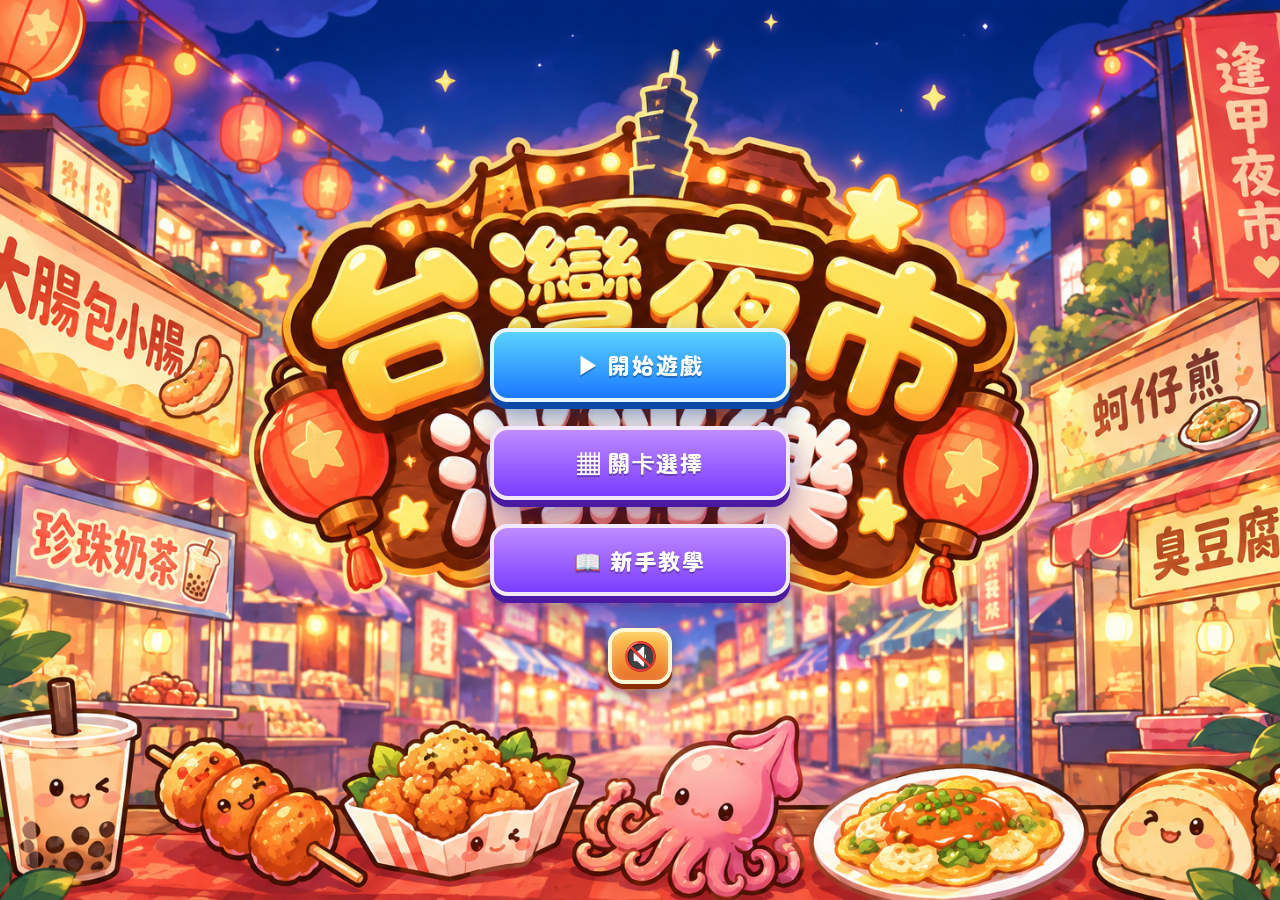
==== commit 31abc633: "Fix BGM toggle placement and playback state" ====
--- a/index.html
+++ b/index.html
@@ -69,16 +69,20 @@
             background-repeat: no-repeat;
         }
 
+        .home-menu {
+            display: flex;
+            flex-direction: column;
+            align-items: center;
+            width: 100%;
+        }
+
         #bgm-toggle {
-            position: absolute;
-            top: max(16px, env(safe-area-inset-top));
-            right: max(16px, env(safe-area-inset-right));
-            z-index: 5;
             display: inline-flex;
             align-items: center;
             justify-content: center;
-            width: 56px;
+            width: 64px;
             height: 56px;
+            margin: 20px auto 0;
             padding: 0;
             font-family: var(--font-balloon);
             font-size: 28px;
@@ -86,7 +90,7 @@
             color: #fff8d0;
             background: linear-gradient(#ffcf5a, #e86b20);
             border: 4px solid #fff8d0;
-            border-radius: 50%;
+            border-radius: 16px;
             cursor: pointer;
             box-shadow: 0 5px 0 #8a2e00, 0 8px 18px rgba(0, 0, 0, 0.45), inset 0 0 10px rgba(255, 255, 255, 0.25);
             transition: transform 0.12s ease, filter 0.12s ease;
@@ -105,9 +109,7 @@
 
         @media (max-width: 420px) {
             #bgm-toggle {
-                top: max(12px, env(safe-area-inset-top));
-                right: max(12px, env(safe-area-inset-right));
-                width: 52px;
+                width: 60px;
                 height: 52px;
                 font-size: 25px;
             }
@@ -856,10 +858,12 @@
 
     <!-- ===== 畫面 1：遊戲首頁 ===== -->
     <section id="home-screen" class="screen active" aria-label="遊戲首頁">
-        <button id="bgm-toggle" type="button" aria-label="關閉背景音樂" aria-pressed="true" title="關閉背景音樂">🔊</button>
-        <button class="btn" type="button" id="btn-start">▶ 開始遊戲</button>
-        <button class="btn btn-secondary" type="button" id="btn-levels">▦ 關卡選擇</button>
-        <button class="btn btn-secondary" type="button" id="btn-howto">📖 新手教學</button>
+        <div class="home-menu">
+            <button class="btn" type="button" id="btn-start">▶ 開始遊戲</button>
+            <button class="btn btn-secondary" type="button" id="btn-levels">▦ 關卡選擇</button>
+            <button class="btn btn-secondary" type="button" id="btn-howto">📖 新手教學</button>
+            <button id="bgm-toggle" type="button" aria-label="開啟背景音樂" aria-pressed="false" title="開啟背景音樂">🔇</button>
+        </div>
     </section>
 
     <!-- ===== 畫面 2：關卡選擇 ===== -->
@@ -904,10 +908,11 @@
 
         function updateBgmToggle() {
             if (!bgmToggle) return;
-            bgmToggle.textContent = bgmEnabled ? '🔊' : '🔇';
-            bgmToggle.setAttribute('aria-label', bgmEnabled ? '關閉背景音樂' : '開啟背景音樂');
-            bgmToggle.setAttribute('aria-pressed', String(bgmEnabled));
-            bgmToggle.title = bgmEnabled ? '關閉背景音樂' : '開啟背景音樂';
+            const isPlaying = bgmEnabled && bgmPlayer && !bgmPlayer.paused && !bgmPlayer.muted;
+            bgmToggle.textContent = isPlaying ? '🔊' : '🔇';
+            bgmToggle.setAttribute('aria-label', isPlaying ? '關閉背景音樂' : '開啟背景音樂');
+            bgmToggle.setAttribute('aria-pressed', String(isPlaying));
+            bgmToggle.title = isPlaying ? '關閉背景音樂' : '開啟背景音樂';
         }
 
         function playBgm(bgmSrc) {
@@ -915,7 +920,10 @@
             if (bgmPlayer.src !== new URL(bgmSrc, window.location.href).href) {
                 bgmPlayer.src = bgmSrc;
             }
-            bgmPlayer.play().catch(function (err) {
+            return bgmPlayer.play().then(function () {
+                updateBgmToggle();
+            }).catch(function (err) {
+                updateBgmToggle();
                 console.log('Autoplay blocked:', err);
             });
         }
@@ -928,18 +936,23 @@
         }
 
         bgmToggle.addEventListener('click', function () {
-            bgmEnabled = !bgmEnabled;
-            if (bgmEnabled) {
+            const isPlaying = bgmPlayer && !bgmPlayer.paused && !bgmPlayer.muted;
+            if (isPlaying) {
+                bgmEnabled = false;
+                stopBgm();
+            } else {
+                bgmEnabled = true;
                 const activeScreen = document.querySelector('.screen.active');
                 const activeLevel = activeScreen && activeScreen.id === 'game-screen'
                     ? getLevelConfig(currentLevelId)
                     : null;
                 playBgm(activeLevel ? activeLevel.bgm : MAIN_BGM);
-            } else {
-                stopBgm();
             }
             updateBgmToggle();
         });
+        bgmPlayer.addEventListener('play', updateBgmToggle);
+        bgmPlayer.addEventListener('pause', updateBgmToggle);
+        bgmPlayer.addEventListener('volumechange', updateBgmToggle);
         updateBgmToggle();
 
         function showScreen(screenId) {
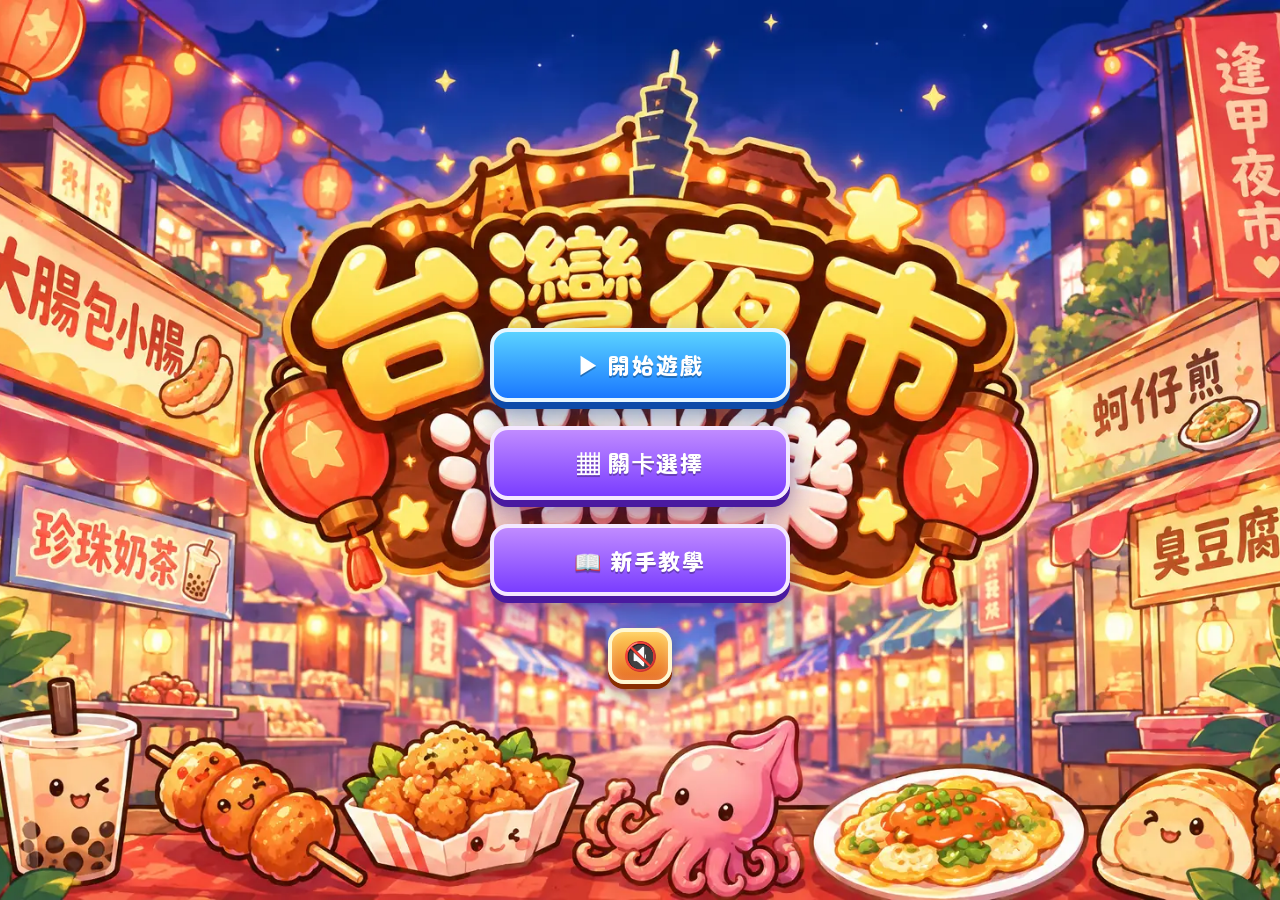
==== commit 78f07a1d: "Optimize game assets and special tile layout" ====
--- a/index.html
+++ b/index.html
@@ -63,7 +63,7 @@
             min-height: 100vh;
             padding: 0 16px 24vh;
             justify-content: flex-end;
-            background-image: url('assets/images/bg-home.png');
+            background-image: url('assets/images/bg-home.webp');
             background-size: cover;
             background-position: center;
             background-repeat: no-repeat;
@@ -426,6 +426,29 @@
             height: 90%;
             object-fit: contain;
             pointer-events: none;
+        }
+
+        .tile.special {
+            box-shadow: 0 0 8px 2px rgba(255, 215, 0, 0.6);
+        }
+
+        .tile.special img {
+            position: absolute;
+            inset: 0;
+            width: 100%;
+            height: 100%;
+            max-width: 100%;
+            max-height: 100%;
+            object-fit: contain;
+            display: block;
+        }
+
+        .tile.special-bomb {
+            box-shadow: 0 0 10px 3px rgba(255, 120, 200, 0.7);
+        }
+
+        .tile.special-color {
+            box-shadow: 0 0 10px 3px rgba(255, 180, 60, 0.7);
         }
 
         .tile.matching {
@@ -1006,12 +1029,15 @@
         });
 
         const BOARD_SIZE = 8;
+        const ITEM_SPRITE_URL = 'assets/images/items-sprite.webp';
+        const ITEM_SPRITE_COLS = 7;
+        const ITEM_SPRITE_SIZE = 320;
         const CANDY_TYPES = [
-            { name: '珍奶', img: 'assets/images/item-boba.png' },
-            { name: '地瓜球', img: 'assets/images/item-sweetpotato.png' },
-            { name: '臭豆腐', img: 'assets/images/item-tofu.png' },
-            { name: '雞排', img: 'assets/images/item-chicken.png' },
-            { name: '蚵仔煎', img: 'assets/images/item-oyster.png' }
+            { name: '珍奶', img: 'assets/images/item-boba.webp', spriteIndex: 0 },
+            { name: '地瓜球', img: 'assets/images/item-sweetpotato.webp', spriteIndex: 1 },
+            { name: '臭豆腐', img: 'assets/images/item-tofu.webp', spriteIndex: 2 },
+            { name: '雞排', img: 'assets/images/item-chicken.webp', spriteIndex: 3 },
+            { name: '蚵仔煎', img: 'assets/images/item-oyster.webp', spriteIndex: 4 }
         ];
 
         const boardElement = document.getElementById('board');
@@ -1041,11 +1067,11 @@
 
         // ===== 最新關卡設定 =====
         const LEVELS = [
-            { id: 1, name: '逢甲夜市', title: '逢甲夜市消消樂', goal: 400, moves: 20, bg: 'assets/images/bg-fengjia.png', bgm: MAIN_BGM },
-            { id: 2, name: '饒河夜市', title: '饒河夜市消消樂', goal: 700, moves: 18, bg: 'assets/images/bg-raohe.png', bgm: MAIN_BGM },
-            { id: 3, name: '東大門夜市', title: '東大門夜市消消樂', goal: 1000, moves: 16, bg: 'assets/images/bg-dongdamen.png', bgm: MAIN_BGM },
-            { id: 4, name: '花園夜市', title: '花園夜市消消樂', goal: 1400, moves: 14, bg: 'assets/images/bg-huayuan.png', bgm: MAIN_BGM },
-            { id: 5, name: '武聖夜市', title: '武聖夜市消消樂', goal: 2000, moves: 12, bg: 'assets/images/bg-wusheng.png', bgm: 'assets/audio/grim_pursuit.mp3' }
+            { id: 1, name: '逢甲夜市', title: '逢甲夜市消消樂', goal: 400, moves: 20, bg: 'assets/images/bg-fengjia.webp', bgm: MAIN_BGM },
+            { id: 2, name: '饒河夜市', title: '饒河夜市消消樂', goal: 700, moves: 18, bg: 'assets/images/bg-raohe.webp', bgm: MAIN_BGM },
+            { id: 3, name: '東大門夜市', title: '東大門夜市消消樂', goal: 1000, moves: 16, bg: 'assets/images/bg-dongdamen.webp', bgm: MAIN_BGM },
+            { id: 4, name: '花園夜市', title: '花園夜市消消樂', goal: 1400, moves: 14, bg: 'assets/images/bg-huayuan.webp', bgm: MAIN_BGM },
+            { id: 5, name: '武聖夜市', title: '武聖夜市消消樂', goal: 2000, moves: 12, bg: 'assets/images/bg-wusheng.webp', bgm: 'assets/audio/grim_pursuit.mp3' }
         ];
 
         let board = [];
@@ -1081,6 +1107,17 @@
             return LEVELS.find(function (lv) { return lv.id === levelId; }) || LEVELS[0];
         }
 
+        const backgroundImageCache = new Map();
+
+        function preloadBackground(url) {
+            if (!url || backgroundImageCache.has(url)) return;
+            const img = new Image();
+            img.onload = function () {
+                backgroundImageCache.set(url, true);
+            };
+            img.src = url;
+        }
+
         function updateHud() {
             const lv = getLevelConfig(currentLevelId);
             if (gameTitleEl) gameTitleEl.textContent = lv.title;
@@ -1088,8 +1125,10 @@
             if (scoreElement) scoreElement.innerText = score;
             if (goalScoreEl) goalScoreEl.innerText = lv.goal;
             if (movesLeftEl) movesLeftEl.innerText = movesLeft;
-            // 動態更換遊戲背景圖
-            if (gameScreenEl) gameScreenEl.style.backgroundImage = "url('" + lv.bg + "')";
+            if (gameScreenEl) {
+                gameScreenEl.style.backgroundImage = "url('" + lv.bg + "')";
+                preloadBackground(lv.bg);
+            }
         }
 
         function renderLevelList() {
@@ -1155,6 +1194,7 @@
             touchStartTile = null;
             isBusy = false;
             hideResultOverlay();
+            preloadBackground(lv.bg);
             updateHud();
             playBgm(lv.bgm);
             if (fxLayer) fxLayer.innerHTML = '';
@@ -1217,6 +1257,254 @@
         }
 
         renderLevelList();
+
+        function tileColor(r, c) {
+            const t = board[r] && board[r][c];
+            if (t === null || typeof t === 'undefined') return null;
+            return typeof t === 'object' ? t.color : t;
+        }
+
+        function tileSpecial(r, c) {
+            const t = board[r] && board[r][c];
+            return t !== null && typeof t === 'object' && t.special ? t.special : null;
+        }
+
+        function makeTile(color, special = null) {
+            return special ? { color: color, special: special } : color;
+        }
+
+        function coordKey(r, c) {
+            return r + ',' + c;
+        }
+
+        function parseCoordKey(key) {
+            const parts = String(key).split(',');
+            return { r: Number(parts[0]), c: Number(parts[1]) };
+        }
+
+        function getGroupCenter(cells) {
+            if (!cells.length) return null;
+            return cells[Math.floor(cells.length / 2)];
+        }
+
+        function findMatchGroups() {
+            const groups = [];
+
+            for (let r = 0; r < BOARD_SIZE; r++) {
+                let start = 0;
+                while (start < BOARD_SIZE) {
+                    const firstColor = tileColor(r, start);
+                    if (firstColor === null) {
+                        start++;
+                        continue;
+                    }
+                    let end = start + 1;
+                    while (end < BOARD_SIZE && tileColor(r, end) === firstColor) {
+                        end++;
+                    }
+                    if (end - start >= 3) {
+                        const cells = [];
+                        for (let c = start; c < end; c++) {
+                            cells.push({ r, c });
+                        }
+                        groups.push({ cells, color: firstColor, direction: 'horizontal' });
+                    }
+                    start = end;
+                }
+            }
+
+            for (let c = 0; c < BOARD_SIZE; c++) {
+                let start = 0;
+                while (start < BOARD_SIZE) {
+                    const firstColor = tileColor(start, c);
+                    if (firstColor === null) {
+                        start++;
+                        continue;
+                    }
+                    let end = start + 1;
+                    while (end < BOARD_SIZE && tileColor(end, c) === firstColor) {
+                        end++;
+                    }
+                    if (end - start >= 3) {
+                        const cells = [];
+                        for (let r = start; r < end; r++) {
+                            cells.push({ r, c });
+                        }
+                        groups.push({ cells, color: firstColor, direction: 'vertical' });
+                    }
+                    start = end;
+                }
+            }
+
+            return groups;
+        }
+
+        function checkMatches() {
+            return findMatchGroups().flatMap(function (group) {
+                return group.cells;
+            });
+        }
+
+        function chooseSpecialPlacement(group, preferred, occupied) {
+            const preferredList = [];
+            if (preferred) preferredList.push(preferred);
+            const center = getGroupCenter(group.cells || []);
+            if (center) preferredList.push(center);
+            const normalCells = (group.cells || []).filter(function (cell) {
+                return board[cell.r][cell.c] !== null && tileSpecial(cell.r, cell.c) === null;
+            });
+            if (normalCells.length) preferredList.push(normalCells[0]);
+
+            for (let i = 0; i < preferredList.length; i++) {
+                const candidate = preferredList[i];
+                if (!candidate) continue;
+                const key = coordKey(candidate.r, candidate.c);
+                if (occupied.has(key)) continue;
+                if (board[candidate.r][candidate.c] === null) continue;
+                if (tileSpecial(candidate.r, candidate.c) !== null) continue;
+                return candidate;
+            }
+            return null;
+        }
+
+        function detectSpecialTiles(groups, preferredPositions) {
+            const occupied = new Set();
+            const generated = [];
+            const prefs = Array.isArray(preferredPositions) ? preferredPositions : [];
+
+            (groups || []).forEach(function (group) {
+                if (!group || !Array.isArray(group.cells) || group.cells.length < 4) return;
+
+                const special = group.cells.length >= 5 ? 'color-clear' : 'bomb';
+                const preferred = prefs.find(function (pos) {
+                    return group.cells.some(function (cell) {
+                        return cell && cell.r === pos.r && cell.c === pos.c;
+                    });
+                });
+                const location = chooseSpecialPlacement(group, preferred, occupied);
+                if (!location) return;
+                occupied.add(coordKey(location.r, location.c));
+                board[location.r][location.c] = makeTile(tileColor(location.r, location.c), special);
+                generated.push({ r: location.r, c: location.c, special: special });
+            });
+
+            return generated;
+        }
+
+        function expandSpecialEffects(initialCells, targetMap) {
+            const cellsToClear = new Set();
+            const queue = [];
+            const processed = new Set();
+
+            function enqueue(key, targetColor) {
+                if (!key) return;
+                const { r, c } = parseCoordKey(key);
+                if (r < 0 || r >= BOARD_SIZE || c < 0 || c >= BOARD_SIZE) return;
+                if (board[r][c] === null) return;
+                if (!cellsToClear.has(key)) cellsToClear.add(key);
+                const special = tileSpecial(r, c);
+                if (special && !processed.has(key)) {
+                    queue.push({ key, targetColor: targetColor !== undefined ? targetColor : null });
+                }
+            }
+
+            const keys = Array.from(initialCells || []);
+            keys.forEach(function (key) {
+                const explicitTarget = targetMap && targetMap[key];
+                enqueue(key, explicitTarget);
+            });
+
+            while (queue.length) {
+                const current = queue.shift();
+                const { r, c } = parseCoordKey(current.key);
+                if (board[r][c] === null) continue;
+                const special = tileSpecial(r, c);
+                if (!special || processed.has(current.key)) continue;
+                processed.add(current.key);
+
+                if (special === 'bomb') {
+                    for (let rr = r - 1; rr <= r + 1; rr++) {
+                        for (let cc = c - 1; cc <= c + 1; cc++) {
+                            if (rr < 0 || rr >= BOARD_SIZE || cc < 0 || cc >= BOARD_SIZE) continue;
+                            if (board[rr][cc] !== null) enqueue(coordKey(rr, cc), null);
+                        }
+                    }
+                    continue;
+                }
+
+                if (special === 'color-clear') {
+                    const target = current.targetColor !== null && current.targetColor !== undefined
+                        ? current.targetColor
+                        : tileColor(r, c);
+                    if (target === null || typeof target === 'undefined') continue;
+                    for (let rr = 0; rr < BOARD_SIZE; rr++) {
+                        for (let cc = 0; cc < BOARD_SIZE; cc++) {
+                            if (board[rr][cc] !== null && tileColor(rr, cc) === target) {
+                                enqueue(coordKey(rr, cc), null);
+                            }
+                        }
+                    }
+                }
+            }
+
+            return cellsToClear;
+        }
+
+        function resolveSpecialSwap(r1, c1, r2, c2) {
+            const special1 = tileSpecial(r1, c1);
+            const special2 = tileSpecial(r2, c2);
+            if (!special1 && !special2) return null;
+
+            const key1 = coordKey(r1, c1);
+            const key2 = coordKey(r2, c2);
+            const initial = new Set([key1, key2]);
+            const targetMap = {};
+
+            if (special1 === 'bomb' && special2 === 'bomb') {
+                const cells = new Set();
+                for (let rr = r1 - 1; rr <= r1 + 1; rr++) {
+                    for (let cc = c1 - 1; cc <= c1 + 1; cc++) {
+                        if (rr >= 0 && rr < BOARD_SIZE && cc >= 0 && cc < BOARD_SIZE && board[rr][cc] !== null) {
+                            cells.add(coordKey(rr, cc));
+                        }
+                    }
+                }
+                for (let rr = r2 - 1; rr <= r2 + 1; rr++) {
+                    for (let cc = c2 - 1; cc <= c2 + 1; cc++) {
+                        if (rr >= 0 && rr < BOARD_SIZE && cc >= 0 && cc < BOARD_SIZE && board[rr][cc] !== null) {
+                            cells.add(coordKey(rr, cc));
+                        }
+                    }
+                }
+                return cells;
+            }
+
+            if (special1 === 'color-clear' && special2 === 'color-clear') {
+                for (let r = 0; r < BOARD_SIZE; r++) {
+                    for (let c = 0; c < BOARD_SIZE; c++) {
+                        if (board[r][c] !== null) initial.add(coordKey(r, c));
+                    }
+                }
+                return initial;
+            }
+
+            if (special1 && !special2) {
+                if (special1 === 'color-clear') targetMap[key1] = tileColor(r2, c2);
+                if (special1 === 'bomb') return expandSpecialEffects(initial, targetMap);
+            }
+
+            if (special2 && !special1) {
+                if (special2 === 'color-clear') targetMap[key2] = tileColor(r1, c1);
+                if (special2 === 'bomb') return expandSpecialEffects(initial, targetMap);
+            }
+
+            if (special1 && special2) {
+                if (special1 === 'color-clear') targetMap[key1] = tileColor(r2, c2);
+                if (special2 === 'color-clear') targetMap[key2] = tileColor(r1, c1);
+            }
+
+            return expandSpecialEffects(initial, targetMap);
+        }
 
         function initBoard() {
             isBusy = false;
@@ -1244,13 +1532,27 @@
                     const tile = document.createElement('div');
                     tile.classList.add('tile');
 
-                    const typeIndex = board[r][c];
-                    if (typeIndex !== null) {
+                    const special = tileSpecial(r, c);
+                    if (special) {
+                        tile.classList.add('special');
+                        tile.classList.add(special === 'bomb' ? 'special-bomb' : 'special-color');
+                        const specialImg = document.createElement('img');
+                        if (special === 'bomb') {
+                            specialImg.src = 'assets/images/item-takoyaki.webp';
+                            specialImg.alt = '章魚燒炸彈';
+                        } else {
+                            specialImg.src = 'assets/images/item-marshmallow.webp';
+                            specialImg.alt = '彩虹棉花糖';
+                        }
+                        tile.appendChild(specialImg);
+                    } else if (board[r][c] !== null) {
+                        const typeIndex = tileColor(r, c);
                         const type = CANDY_TYPES[typeIndex];
-                        const img = document.createElement('img');
-                        img.src = type.img;
-                        img.alt = type.name;
-                        tile.appendChild(img);
+                        tile.style.backgroundImage = "url('" + ITEM_SPRITE_URL + "')";
+                        tile.style.backgroundRepeat = 'no-repeat';
+                        tile.style.backgroundSize = (ITEM_SPRITE_COLS * 100) + '% 100%';
+                        tile.style.backgroundPosition = (type.spriteIndex * 100 / (ITEM_SPRITE_COLS - 1)) + '% 0%';
+                        tile.title = type.name;
                     } else {
                         tile.style.backgroundColor = 'transparent';
                     }
@@ -1306,8 +1608,6 @@
             const secondTile = boardElement.querySelector('[data-row="' + r2 + '"][data-col="' + c2 + '"]');
             if (!firstTile || !secondTile) return;
 
-            // Lock before the first animation frame so a second gesture cannot
-            // start while these two DOM tiles are between cells.
             isBusy = true;
             boardElement.classList.add('busy');
 
@@ -1318,24 +1618,27 @@
             secondTile.style.setProperty('--swap-x', (firstRect.left - secondRect.left) + 'px');
             secondTile.style.setProperty('--swap-y', (firstRect.top - secondRect.top) + 'px');
 
-            // Establish the zero-transform state before enabling the transform.
             void firstTile.offsetWidth;
             firstTile.classList.add('swapping');
             secondTile.classList.add('swapping');
             await wait(SWAP_ANIM_MS);
 
-            // Commit the data only once the forward motion has reached its
-            // destination. renderBoard() may safely recreate DOM tiles now.
             swapTiles(r1, c1, r2, c2);
+
+            const specialSwapCells = resolveSpecialSwap(r1, c1, r2, c2);
+            if (specialSwapCells && specialSwapCells.size > 0) {
+                renderBoard();
+                await handleSpecialSwapResult(specialSwapCells, 1);
+                return;
+            }
+
             const matches = checkMatches();
             if (matches.length > 0) {
                 renderBoard();
-                await handleMatches(matches, 1);
+                await handleMatches(matches, 1, { r: r2, c: c2 });
                 return;
             }
 
-            // No match: restore the data immediately, then visibly travel back
-            // on the same DOM nodes rather than rebuilding the board mid-motion.
             swapTiles(r1, c1, r2, c2);
             firstTile.classList.add('swap-back');
             secondTile.classList.add('swap-back');
@@ -1357,32 +1660,132 @@
             board[r2][c2] = temp;
         }
 
-        function checkMatches() {
-            let matchedTiles = new Set();
-            for (let r = 0; r < BOARD_SIZE; r++) {
-                for (let c = 0; c < BOARD_SIZE - 2; c++) {
-                    let type = board[r][c];
-                    if (type !== null && type === board[r][c + 1] && type === board[r][c + 2]) {
-                        matchedTiles.add(`${r},${c}`);
-                        matchedTiles.add(`${r},${c + 1}`);
-                        matchedTiles.add(`${r},${c + 2}`);
-                    }
-                }
-            }
-            for (let c = 0; c < BOARD_SIZE; c++) {
-                for (let r = 0; r < BOARD_SIZE - 2; r++) {
-                    let type = board[r][c];
-                    if (type !== null && type === board[r + 1][c] && type === board[r + 2][c]) {
-                        matchedTiles.add(`${r},${c}`);
-                        matchedTiles.add(`${r + 1},${c}`);
-                        matchedTiles.add(`${r + 2},${c}`);
-                    }
-                }
-            }
-            return Array.from(matchedTiles).map(coord => {
-                const [r, c] = coord.split(',').map(Number);
+        async function handleSpecialSwapResult(cellsToClear, combo) {
+            const finalSet = new Set(cellsToClear || []);
+            const cells = Array.from(finalSet).map(function (key) {
+                const { r, c } = parseCoordKey(key);
                 return { r, c };
             });
+
+            if (!cells.length) {
+                isBusy = false;
+                boardElement.classList.remove('busy');
+                finishMove();
+                return;
+            }
+
+            const points = calcClearScore(cells.length, combo || 1);
+            score += points;
+            updateHud();
+            showComboBanner(combo || 1, cells.length);
+            showScorePopup(points);
+            triggerBoardShake(combo || 1, cells.length);
+            spawnFloatWords(cells);
+            spawnParticles(cells);
+            playMatchAnimation(cells);
+
+            await wait(MATCH_ANIM_MS);
+
+            cells.forEach(function ({ r, c }) {
+                board[r][c] = null;
+            });
+
+            const fallMap = getFallMap();
+            const newCountByCol = [];
+            for (let c = 0; c < BOARD_SIZE; c++) {
+                let holes = 0;
+                for (let r = 0; r < BOARD_SIZE; r++) {
+                    if (board[r][c] === null) holes++;
+                }
+                newCountByCol[c] = holes;
+            }
+
+            applyGravity();
+            const newTiles = fillNewTiles();
+            renderBoard();
+            const dropMs = playDropAnimations(fallMap, newTiles, newCountByCol);
+            await wait(dropMs);
+
+            const nextMatches = checkMatches();
+            if (nextMatches.length > 0) {
+                await handleMatches(nextMatches, (combo || 1) + 1, null);
+            } else {
+                isBusy = false;
+                boardElement.classList.remove('busy');
+                finishMove();
+            }
+        }
+
+        async function handleMatches(matches, combo, preferred) {
+            combo = combo || 1;
+            const groups = findMatchGroups();
+            const allMatchKeys = new Set(groups.flatMap(function (group) {
+                return group.cells.map(function (cell) {
+                    return coordKey(cell.r, cell.c);
+                });
+            }));
+            const generated = detectSpecialTiles(groups, preferred ? [preferred] : []);
+            const generatedKeys = new Set(generated.map(function (cell) {
+                return coordKey(cell.r, cell.c);
+            }));
+            const clearSet = new Set(allMatchKeys);
+            generatedKeys.forEach(function (key) {
+                clearSet.delete(key);
+            });
+
+            const finalSet = expandSpecialEffects(clearSet, {});
+            const cells = Array.from(finalSet).map(function (key) {
+                const { r, c } = parseCoordKey(key);
+                return { r, c };
+            });
+
+            if (!cells.length) {
+                isBusy = false;
+                boardElement.classList.remove('busy');
+                finishMove();
+                return;
+            }
+
+            const points = calcClearScore(cells.length, combo);
+            score += points;
+            updateHud();
+            showComboBanner(combo, cells.length);
+            showScorePopup(points);
+            triggerBoardShake(combo, cells.length);
+            spawnFloatWords(cells);
+            spawnParticles(cells);
+            playMatchAnimation(cells);
+
+            await wait(MATCH_ANIM_MS);
+
+            cells.forEach(function ({ r, c }) {
+                board[r][c] = null;
+            });
+
+            const fallMap = getFallMap();
+            const newCountByCol = [];
+            for (let c = 0; c < BOARD_SIZE; c++) {
+                let holes = 0;
+                for (let r = 0; r < BOARD_SIZE; r++) {
+                    if (board[r][c] === null) holes++;
+                }
+                newCountByCol[c] = holes;
+            }
+
+            applyGravity();
+            const newTiles = fillNewTiles();
+            renderBoard();
+            const dropMs = playDropAnimations(fallMap, newTiles, newCountByCol);
+            await wait(dropMs);
+
+            const nextMatches = checkMatches();
+            if (nextMatches.length > 0) {
+                await handleMatches(nextMatches, combo + 1, null);
+            } else {
+                isBusy = false;
+                boardElement.classList.remove('busy');
+                finishMove();
+            }
         }
 
         function wait(ms) {
@@ -1580,55 +1983,6 @@
             boardElement.classList.remove('busy');
         }
 
-        async function handleMatches(matches, combo) {
-            combo = combo || 1;
-            isBusy = true;
-            boardElement.classList.add('busy');
-
-            const points = calcClearScore(matches.length, combo);
-            score += points;
-            updateHud();
-
-            showComboBanner(combo, matches.length);
-            showScorePopup(points);
-            triggerBoardShake(combo, matches.length);
-            spawnFloatWords(matches);
-            spawnParticles(matches);
-            playMatchAnimation(matches);
-
-            await wait(MATCH_ANIM_MS);
-
-            matches.forEach(function ({ r, c }) {
-                board[r][c] = null;
-            });
-
-            const fallMap = getFallMap();
-            const newCountByCol = [];
-            for (let c = 0; c < BOARD_SIZE; c++) {
-                let holes = 0;
-                for (let r = 0; r < BOARD_SIZE; r++) {
-                    if (board[r][c] === null) holes++;
-                }
-                newCountByCol[c] = holes;
-            }
-
-            applyGravity();
-            const newTiles = fillNewTiles();
-            renderBoard();
-
-            const dropMs = playDropAnimations(fallMap, newTiles, newCountByCol);
-            await wait(dropMs);
-
-            const newMatches = checkMatches();
-            if (newMatches.length > 0) {
-                await handleMatches(newMatches, combo + 1);
-            } else {
-                isBusy = false;
-                boardElement.classList.remove('busy');
-                finishMove();
-            }
-        }
-
         function applyGravity() {
             for (let c = 0; c < BOARD_SIZE; c++) {
                 let emptyRow = BOARD_SIZE - 1;
